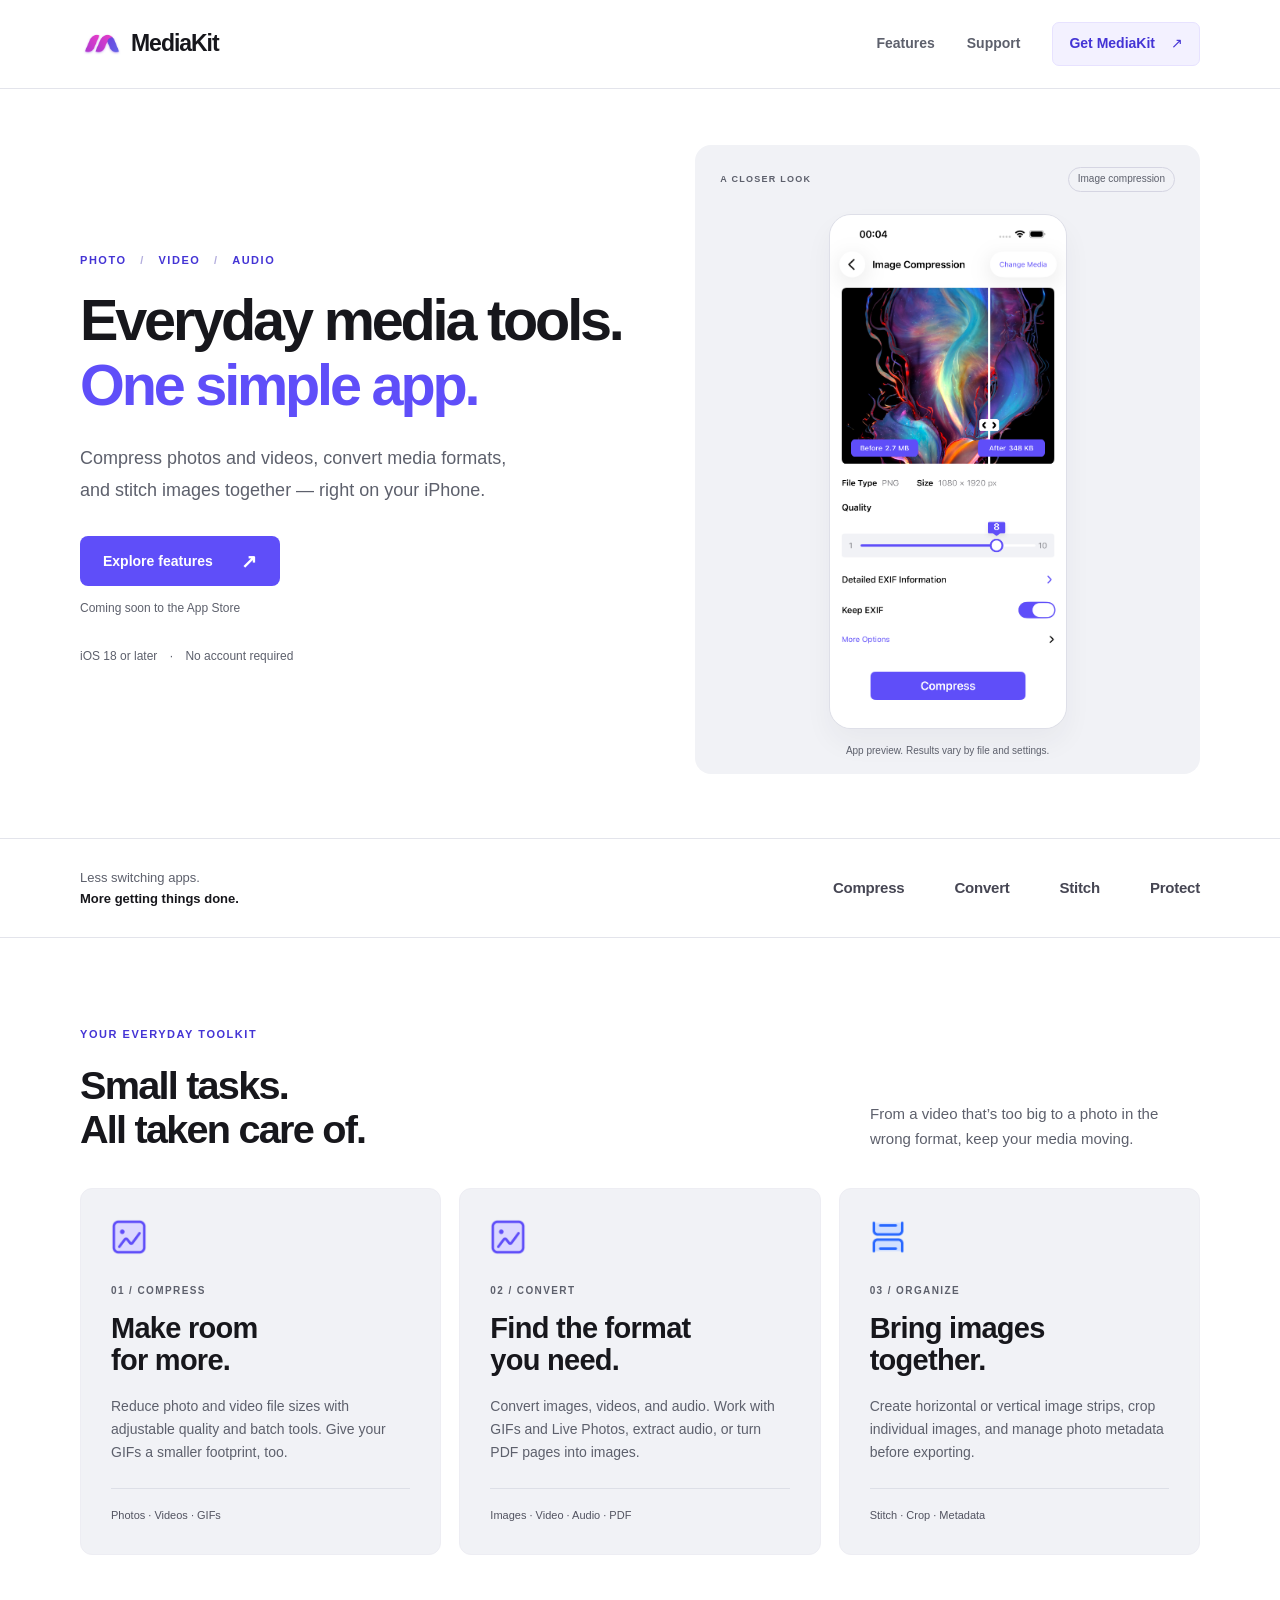
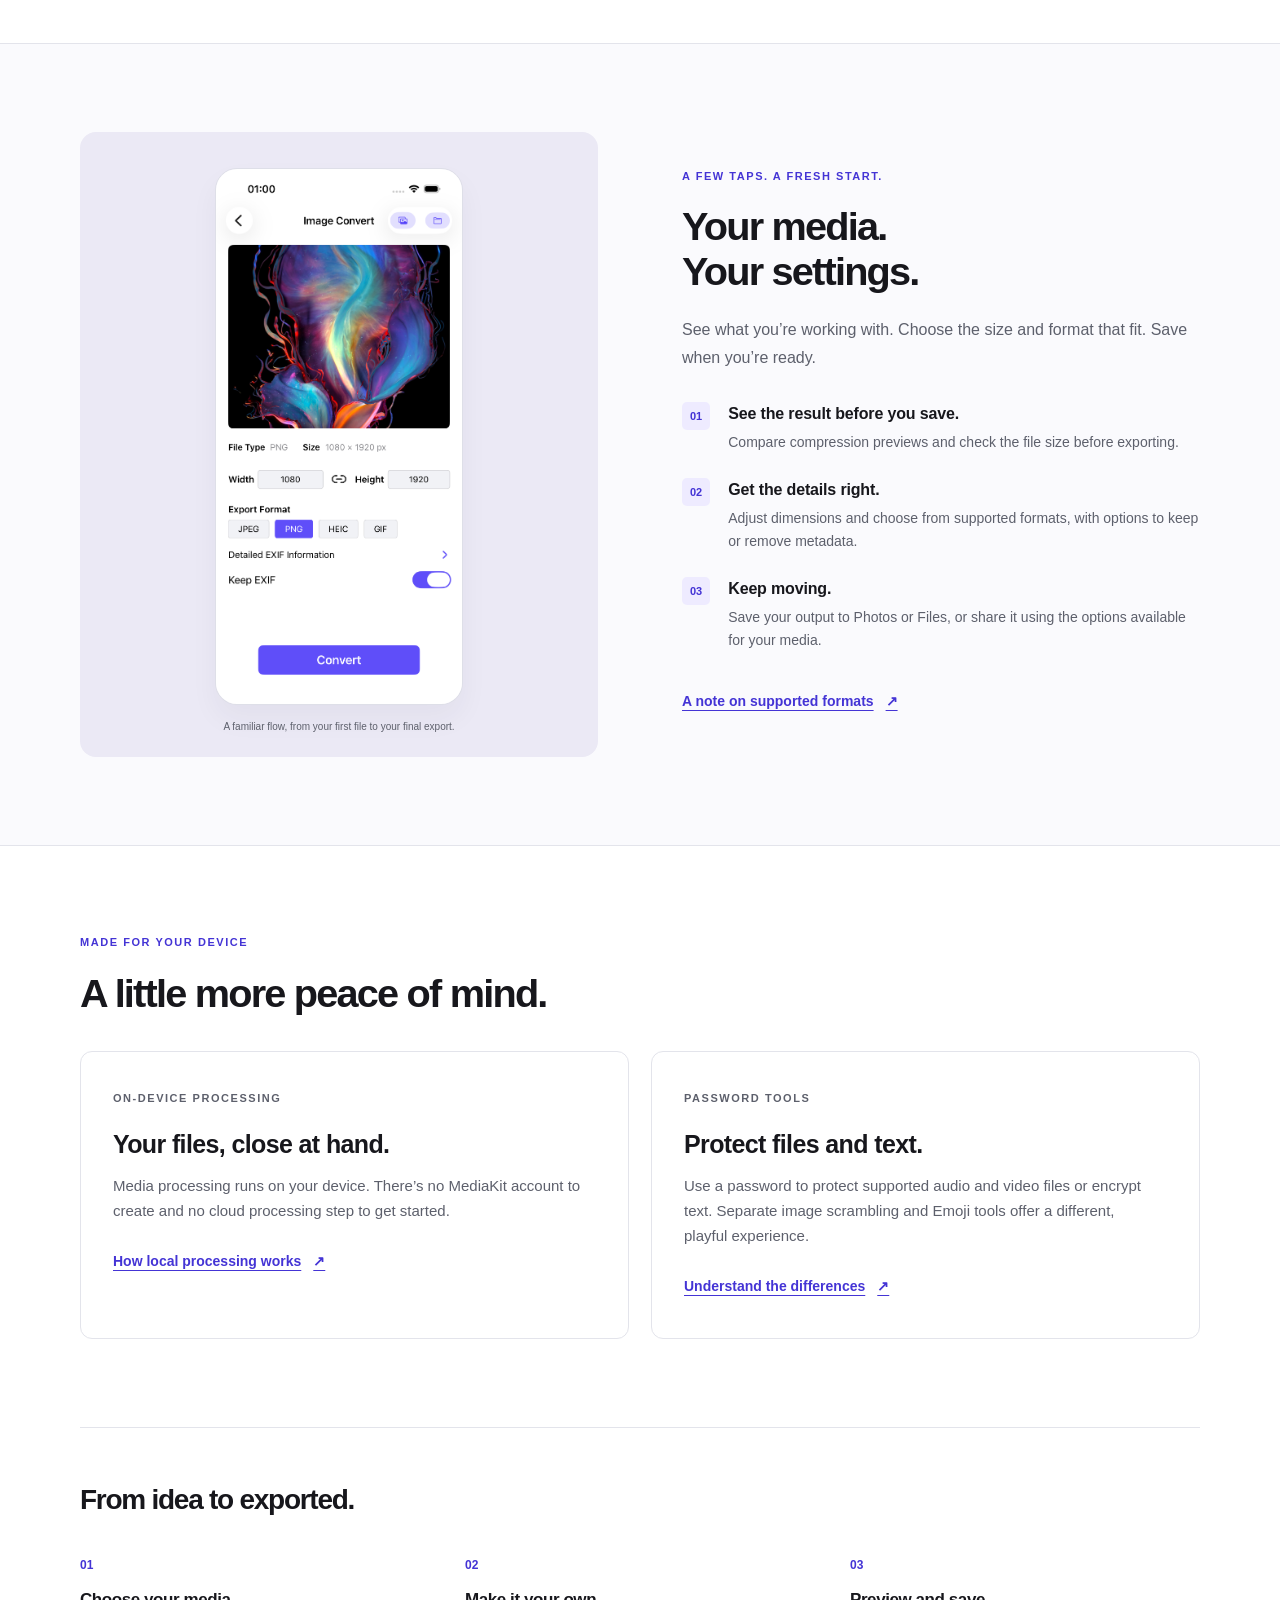
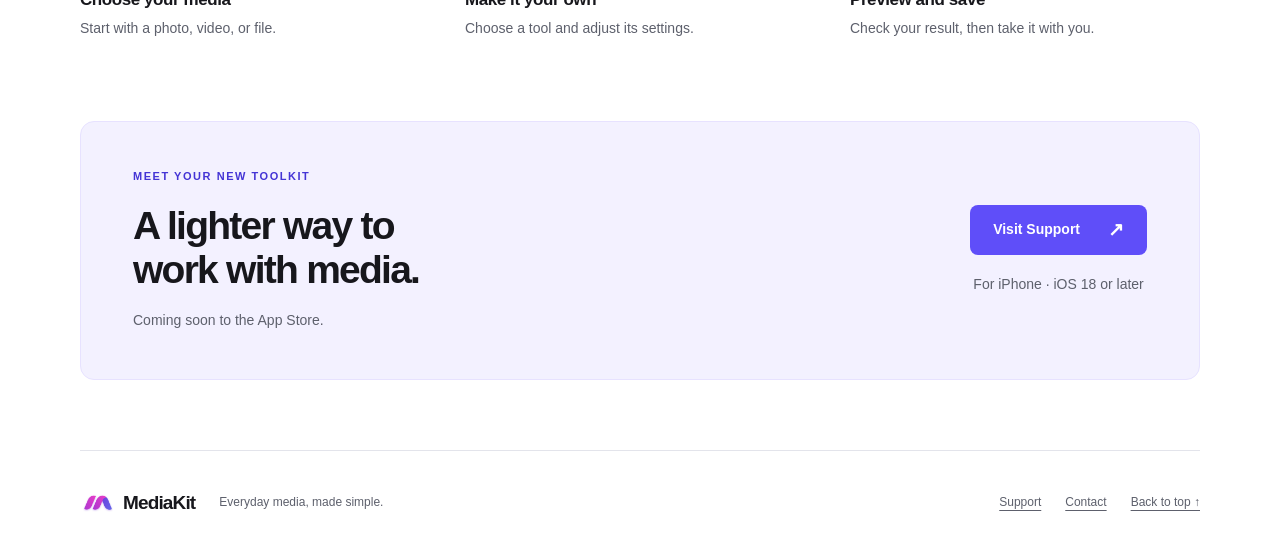
==== index.html @ acf4b63b "feat: add responsive MediaKit homepage and support page" ====
<!DOCTYPE html>
<html lang="en">
 <head>
  <meta charset="utf-8"/>
  <meta content="width=device-width, initial-scale=1" name="viewport"/>
  <meta content="Meet MediaKit: simple, on-device tools to compress photos and videos, convert media formats, and stitch images together on your iPhone." name="description"/>
  <meta content="#5f4ef9" name="theme-color"/>
  <meta content="MediaKit — Everyday media tools. One simple app." property="og:title"/>
  <meta content="A little less file size. A lot more possibility. Discover photo, video, and audio tools for your iPhone." property="og:description"/>
  <meta content="website" property="og:type"/>
  <title>
   MediaKit — Everyday media tools. One simple app.
  </title>
  <link href="assets/images/app-icon.png" rel="icon" type="image/png"/>
  <link href="assets/styles.css" rel="stylesheet"/>
 </head>
 <body>
  <a class="skip-link" href="#main">
   Skip to content
  </a>
  <header class="site-header">
   <div class="container header-inner">
    <a aria-label="MediaKit home" class="brand" href="index.html">
     <img alt="" height="44" src="assets/images/app-icon.png" width="44"/>
     <span>
      MediaKit
     </span>
    </a>
    <nav aria-label="Main navigation">
     <a href="#features">
      Features
     </a>
     <a href="support.html">
      Support
     </a>
     <a class="nav-cta" href="#availability">
      Get MediaKit
      <span aria-hidden="true">
       ↗
      </span>
     </a>
    </nav>
   </div>
  </header>
  <main id="main">
   <section aria-labelledby="hero-title" class="hero container">
    <div class="hero-copy">
     <p class="eyebrow">
      PHOTO
      <span aria-hidden="true">
       /
      </span>
      VIDEO
      <span aria-hidden="true">
       /
      </span>
      AUDIO
     </p>
     <h1 id="hero-title">
      Everyday media tools.
      <br/>
      <span>
       One simple app.
      </span>
     </h1>
     <p class="lead">
      Compress photos and videos, convert media formats, and stitch images together — right on your iPhone.
     </p>
     <div class="hero-actions">
      <a class="button" href="#features">
       Explore features
       <span aria-hidden="true">
        ↗
       </span>
      </a>
      <span class="release-note">
       Coming soon to the App Store
      </span>
     </div>
     <p class="hero-meta">
      iOS 18 or later
      <span aria-hidden="true">
       ·
      </span>
      No account required
     </p>
    </div>
    <figure class="hero-preview">
     <div class="preview-heading">
      <span class="small-label">
       A CLOSER LOOK
      </span>
      <span class="preview-tag">
       Image compression
      </span>
     </div>
     <img alt="MediaKit image compression screen with an image comparison, quality adjustment, and export options." class="app-screen" fetchpriority="high" height="2622" src="assets/images/compression-en.png" width="1206"/>
     <figcaption>
      App preview. Results vary by file and settings.
     </figcaption>
    </figure>
   </section>
   <div class="capability-strip">
    <div class="container capability-inner">
     <p>
      Less switching apps.
      <br/>
      <strong>
       More getting things done.
      </strong>
     </p>
     <ul aria-label="MediaKit capabilities">
      <li>
       Compress
      </li>
      <li>
       Convert
      </li>
      <li>
       Stitch
      </li>
      <li>
       Protect
      </li>
     </ul>
    </div>
   </div>
   <section aria-labelledby="features-title" class="section container" id="features">
    <div class="section-heading">
     <div>
      <p class="eyebrow">
       YOUR EVERYDAY TOOLKIT
      </p>
      <h2 id="features-title">
       Small tasks.
       <br/>
       All taken care of.
      </h2>
     </div>
     <p>
      From a video that’s too big to a photo in the wrong format, keep your media moving.
     </p>
    </div>
    <div class="feature-grid">
     <article class="feature-card">
      <img alt="" class="feature-icon" height="36" loading="lazy" src="assets/images/compress.png" width="36"/>
      <p class="card-kicker">
       01 / COMPRESS
      </p>
      <h3>
       Make room
       <br/>
       for more.
      </h3>
      <p>
       Reduce photo and video file sizes with adjustable quality and batch tools. Give your GIFs a smaller footprint, too.
      </p>
      <p class="feature-footnote">
       Photos · Videos · GIFs
      </p>
     </article>
     <article class="feature-card">
      <img alt="" class="feature-icon" height="36" loading="lazy" src="assets/images/convert.png" width="36"/>
      <p class="card-kicker">
       02 / CONVERT
      </p>
      <h3>
       Find the format
       <br/>
       you need.
      </h3>
      <p>
       Convert images, videos, and audio. Work with GIFs and Live Photos, extract audio, or turn PDF pages into images.
      </p>
      <p class="feature-footnote">
       Images · Video · Audio · PDF
      </p>
     </article>
     <article class="feature-card">
      <img alt="" class="feature-icon" height="36" loading="lazy" src="assets/images/stitch.png" width="36"/>
      <p class="card-kicker">
       03 / ORGANIZE
      </p>
      <h3>
       Bring images
       <br/>
       together.
      </h3>
      <p>
       Create horizontal or vertical image strips, crop individual images, and manage photo metadata before exporting.
      </p>
      <p class="feature-footnote">
       Stitch · Crop · Metadata
      </p>
     </article>
    </div>
   </section>
   <section aria-labelledby="showcase-title" class="showcase section">
    <div class="container showcase-grid">
     <figure class="conversion-preview">
      <img alt="Image conversion preview showing width, height, JPEG, PNG, HEIC, and GIF format options." class="app-screen" height="2622" loading="lazy" src="assets/images/conversion-en.png" width="1206"/>
      <figcaption>
       A familiar flow, from your first file to your final export.
      </figcaption>
     </figure>
     <div class="showcase-copy">
      <p class="eyebrow">
       A FEW TAPS. A FRESH START.
      </p>
      <h2 id="showcase-title">
       Your media.
       <br/>
       Your settings.
      </h2>
      <p class="lead">
       See what you’re working with. Choose the size and format that fit. Save when you’re ready.
      </p>
      <ul class="benefit-list">
       <li>
        <span class="benefit-number">
         01
        </span>
        <div>
         <h3>
          See the result before you save.
         </h3>
         <p>
          Compare compression previews and check the file size before exporting.
         </p>
        </div>
       </li>
       <li>
        <span class="benefit-number">
         02
        </span>
        <div>
         <h3>
          Get the details right.
         </h3>
         <p>
          Adjust dimensions and choose from supported formats, with options to keep or remove metadata.
         </p>
        </div>
       </li>
       <li>
        <span class="benefit-number">
         03
        </span>
        <div>
         <h3>
          Keep moving.
         </h3>
         <p>
          Save your output to Photos or Files, or share it using the options available for your media.
         </p>
        </div>
       </li>
      </ul>
      <a class="text-link" href="support.html#formats">
       A note on supported formats
       <span aria-hidden="true">
        ↗
       </span>
      </a>
     </div>
    </div>
   </section>
   <section aria-labelledby="local-title" class="section container">
    <div class="section-heading">
     <div>
      <p class="eyebrow">
       MADE FOR YOUR DEVICE
      </p>
      <h2 id="local-title">
       A little more peace of mind.
      </h2>
     </div>
    </div>
    <div class="trust-grid">
     <article class="trust-card">
      <span class="small-label">
       ON-DEVICE PROCESSING
      </span>
      <h3>
       Your files, close at hand.
      </h3>
      <p>
       Media processing runs on your device. There’s no MediaKit account to create and no cloud processing step to get started.
      </p>
      <a class="text-link" href="support.html#privacy">
       How local processing works
       <span aria-hidden="true">
        ↗
       </span>
      </a>
     </article>
     <article class="trust-card">
      <span class="small-label">
       PASSWORD TOOLS
      </span>
      <h3>
       Protect files and text.
      </h3>
      <p>
       Use a password to protect supported audio and video files or encrypt text. Separate image scrambling and Emoji tools offer a different, playful experience.
      </p>
      <a class="text-link" href="support.html#protection">
       Understand the differences
       <span aria-hidden="true">
        ↗
       </span>
      </a>
     </article>
    </div>
   </section>
   <section aria-labelledby="workflow-title" class="workflow container">
    <h2 id="workflow-title">
     From idea to exported.
    </h2>
    <ol>
     <li>
      <span>
       01
      </span>
      <h3>
       Choose your media
      </h3>
      <p>
       Start with a photo, video, or file.
      </p>
     </li>
     <li>
      <span>
       02
      </span>
      <h3>
       Make it your own
      </h3>
      <p>
       Choose a tool and adjust its settings.
      </p>
     </li>
     <li>
      <span>
       03
      </span>
      <h3>
       Preview and save
      </h3>
      <p>
       Check your result, then take it with you.
      </p>
     </li>
    </ol>
   </section>
   <section aria-labelledby="availability-title" class="availability container" id="availability">
    <div>
     <p class="eyebrow">
      MEET YOUR NEW TOOLKIT
     </p>
     <h2 id="availability-title">
      A lighter way to
      <br/>
      work with media.
     </h2>
     <p>
      Coming soon to the App Store.
     </p>
    </div>
    <div class="availability-action">
     <a class="button" href="support.html">
      Visit Support
      <span aria-hidden="true">
       ↗
      </span>
     </a>
     <p>
      For iPhone · iOS 18 or later
     </p>
    </div>
   </section>
  </main>
  <footer class="site-footer container">
   <a aria-label="MediaKit home" class="brand" href="index.html">
    <img alt="" height="36" src="assets/images/app-icon.png" width="36"/>
    <span>
     MediaKit
    </span>
   </a>
   <p>
    Everyday media, made simple.
   </p>
   <nav aria-label="Footer navigation">
    <a href="support.html">
     Support
    </a>
    <a href="mailto:support@mediaprocess.com">
     Contact
    </a>
    <a href="#main">
     Back to top ↑
    </a>
   </nav>
  </footer>
 </body>
</html>
---- assets/styles.css ----
:root {
  color-scheme: light;
  --ink: #17171c;
  --muted: #5d606c;
  --purple: #5f4ef9;
  --purple-dark: #4434d5;
  --surface: #f1f2f6;
  --lavender: #f3f1ff;
  --line: #e3e4eb;
  --width: 1120px;
}
* { box-sizing: border-box; }
html { scroll-padding-top: 28px; }
body { margin: 0; background: #fff; color: var(--ink); font-family: -apple-system, BlinkMacSystemFont, "Segoe UI", sans-serif; font-size: 16px; line-height: 1.65; -webkit-font-smoothing: antialiased; }
img { display: block; max-width: 100%; height: auto; }
a { color: var(--purple-dark); text-underline-offset: 4px; }
a:hover { text-decoration-thickness: 2px; }
a, summary { -webkit-tap-highlight-color: #5f4ef926; }
:focus-visible { outline: 3px solid var(--purple); outline-offset: 5px; border-radius: 3px; }
h1, h2, h3, p, figure { margin: 0; }
h1, h2, h3 { line-height: 1.12; text-wrap: balance; }
h1 { font-size: clamp(42px, 4.5vw, 64px); font-weight: 750; letter-spacing: -.055em; }
h2 { font-size: clamp(32px, 3.1vw, 44px); letter-spacing: -.045em; font-weight: 700; }
h3 { font-weight: 650; letter-spacing: -.025em; }
p { text-wrap: pretty; }
.container { width: min(var(--width), calc(100% - 80px)); margin-inline: auto; }
.skip-link { position: absolute; left: 20px; top: 12px; padding: 10px 18px; color: #fff; background: var(--purple-dark); z-index: 5; transform: translateY(-160%); }
.skip-link:focus { transform: translateY(0); }
.site-header { border-bottom: 1px solid var(--line); }
.header-inner { min-height: 88px; display: flex; align-items: center; justify-content: space-between; gap: 24px; }
.brand { display: inline-flex; align-items: center; gap: 7px; color: var(--ink); text-decoration: none; flex-shrink: 0; font-size: 23px; font-weight: 750; letter-spacing: -.045em; }
.brand img { flex-shrink: 0; }
.header-inner nav { display: flex; align-items: center; gap: 32px; font-size: 14px; font-weight: 550; }
.header-inner nav a { display: inline-flex; align-items: center; min-height: 44px; color: var(--muted); text-decoration: none; }
.header-inner nav a:hover, .header-inner nav a[aria-current="page"] { color: var(--purple-dark); }
.header-inner nav .nav-cta { padding: 8px 16px; background: var(--lavender); border: 1px solid #e7e2ff; color: var(--purple-dark); border-radius: 7px; gap: 16px; }
.eyebrow, .small-label, .card-kicker { font-size: 11px; font-weight: 700; letter-spacing: .14em; line-height: 1.5; }
.eyebrow { color: var(--purple-dark); margin-bottom: 20px; }
.eyebrow span { padding-inline: 9px; color: #b3addd; }
.small-label { color: var(--muted); }
.hero { display: grid; grid-template-columns: 1.1fr 1fr; align-items: center; gap: 60px; padding-block: 56px 64px; }
.hero h1 span { color: var(--purple); }
.lead { color: var(--muted); font-size: 18px; line-height: 1.75; }
.hero .lead { max-width: 440px; margin-top: 26px; }
.hero-actions { display: flex; align-items: flex-start; flex-direction: column; gap: 13px; margin-top: 30px; }
.button { display: inline-flex; align-items: center; justify-content: center; gap: 28px; min-height: 50px; background: var(--purple); color: white; border-radius: 8px; padding: 13px 23px; font-size: 14px; font-weight: 600; text-decoration: none; }
.button:hover { background: var(--purple-dark); }
.button span { font-size: 19px; line-height: 1; }
.release-note { font-size: 12px; color: var(--muted); }
.hero-meta { font-size: 12px; color: var(--muted); margin-top: 28px; }
.hero-meta span { margin-inline: 9px; }
.hero-preview { background: var(--surface); border-radius: 16px; padding: 22px 25px 15px; display: flex; flex-direction: column; align-items: center; }
.preview-heading { display: flex; justify-content: space-between; align-items: center; gap: 12px; width: 100%; margin-bottom: 22px; }
.preview-heading .small-label { font-size: 9px; }
.preview-tag { font-size: 10px; border: 1px solid #d5d5e2; border-radius: 20px; padding: 3px 9px; color: var(--muted); }
.app-screen { width: 238px; border: 1px solid #dedfe8; border-radius: 22px; background: white; box-shadow: 0 14px 28px #25213b0c; }
figcaption { font-size: 10px; line-height: 1.6; color: var(--muted); margin-top: 14px; text-align: center; }
.capability-strip { border-block: 1px solid var(--line); }
.capability-inner { display: flex; align-items: center; justify-content: space-between; gap: 35px; padding-block: 28px; }
.capability-inner p { font-size: 13px; color: var(--muted); }
.capability-inner strong { color: var(--ink); font-weight: 550; }
.capability-inner ul { display: flex; justify-content: space-between; gap: 50px; list-style: none; padding: 0; margin: 0; color: #464653; font-size: 15px; font-weight: 600; letter-spacing: -.015em; }
.section { padding-block: 88px; }
.section-heading { display: flex; justify-content: space-between; align-items: flex-end; gap: 40px; margin-bottom: 36px; }
.section-heading > p { max-width: 330px; color: var(--muted); font-size: 15px; }
.feature-grid { display: grid; grid-template-columns: repeat(3, minmax(0, 1fr)); gap: 18px; }
.feature-card { background: var(--surface); border: 1px solid #ededf3; border-radius: 12px; padding: 30px; display: flex; flex-direction: column; align-items: flex-start; }
.feature-icon { object-fit: contain; width: 36px; height: 36px; margin-bottom: 28px; }
.card-kicker { font-size: 10px; color: var(--muted); margin-bottom: 14px; }
.feature-card h3 { font-size: 29px; margin-bottom: 18px; }
.feature-card > p:not(.card-kicker):not(.feature-footnote) { font-size: 14px; color: var(--muted); margin-bottom: 24px; }
.feature-card .feature-footnote { font-size: 11px; color: #525360; border-top: 1px solid #dddfe7; padding-top: 17px; margin-top: auto; width: 100%; }
.showcase { background: #fafafd; border-block: 1px solid var(--line); }
.showcase-grid { display: grid; grid-template-columns: 1fr 1fr; gap: 84px; align-items: center; }
.conversion-preview { background: #ebe9f5; padding: 36px 24px 22px; border-radius: 16px; display: flex; flex-direction: column; align-items: center; }
.conversion-preview .app-screen { width: 248px; }
.showcase-copy > .lead { margin-top: 23px; font-size: 16px; }
.benefit-list { list-style: none; padding: 0; margin: 30px 0; display: grid; gap: 24px; }
.benefit-list li { display: flex; gap: 18px; align-items: flex-start; }
.benefit-number { color: var(--purple-dark); font-size: 11px; font-weight: 600; background: #eeebff; padding: 5px 8px; border-radius: 5px; flex-shrink: 0; }
.benefit-list h3 { font-size: 16px; line-height: 1.5; letter-spacing: -.01em; margin-bottom: 5px; }
.benefit-list p { font-size: 14px; color: var(--muted); }
.text-link { display: inline-flex; align-items: center; gap: 12px; font-size: 14px; font-weight: 600; padding-block: 8px; }
.trust-grid { display: grid; grid-template-columns: 1fr 1fr; gap: 22px; }
.trust-card { padding: 32px; border: 1px solid var(--line); border-radius: 12px; }
.trust-card h3 { font-size: 25px; margin: 20px 0 16px; }
.trust-card > p { color: var(--muted); font-size: 15px; margin-bottom: 18px; }
.workflow { border-top: 1px solid var(--line); padding-block: 56px 80px; }
.workflow h2 { font-size: 28px; margin-bottom: 36px; }
.workflow ol { list-style: none; padding: 0; margin: 0; display: grid; grid-template-columns: repeat(3, 1fr); gap: 35px; }
.workflow li > span { font-size: 12px; font-weight: 600; color: var(--purple-dark); }
.workflow h3 { font-size: 17px; margin: 13px 0 8px; }
.workflow p { font-size: 14px; color: var(--muted); }
.availability { background: var(--lavender); border: 1px solid #e7e2ff; border-radius: 14px; padding: 46px 52px; display: flex; align-items: center; justify-content: space-between; gap: 35px; margin-bottom: 70px; }
.availability h2 { font-size: 39px; }
.availability > div > p:last-child { font-size: 14px; margin-top: 18px; color: var(--muted); }
.availability-action { text-align: center; flex-shrink: 0; }
.availability .availability-action > p { font-size: 11px; }
.site-footer { display: flex; align-items: center; justify-content: space-between; gap: 24px; border-top: 1px solid var(--line); padding-block: 30px; }
.site-footer .brand { font-size: 19px; }
.site-footer p { color: var(--muted); font-size: 12px; margin-right: auto; }
.site-footer nav { display: flex; gap: 24px; font-size: 12px; }
.site-footer nav a { display: inline-flex; align-items: center; min-height: 44px; color: var(--muted); }
.support-hero { padding-block: 70px 58px; border-bottom: 1px solid var(--line); }
.support-hero .lead { margin-top: 24px; }
.support-hero .text-link { margin-top: 16px; }
.support-layout { display: grid; grid-template-columns: 240px minmax(0, 1fr); gap: 75px; padding-block: 55px 80px; }
.support-sidebar nav { display: flex; flex-direction: column; }
.support-sidebar nav > p { margin-bottom: 18px; }
.support-sidebar nav a { display: flex; justify-content: space-between; align-items: center; padding: 12px 0; font-size: 14px; color: var(--muted); text-decoration: none; border-bottom: 1px solid var(--line); gap: 12px; }
.support-sidebar nav a:hover { color: var(--purple-dark); }
.sidebar-note { margin-top: 36px; padding: 22px; background: var(--surface); border-radius: 10px; }
.sidebar-note > p:not(.small-label) { font-size: 13px; color: var(--muted); margin-top: 10px; }
.sidebar-note .text-link { font-size: 12px; margin-top: 8px; }
.faq-section { margin-bottom: 48px; }
.faq-section .eyebrow { font-size: 10px; margin-bottom: 12px; }
.faq-section h2 { font-size: 28px; margin-bottom: 22px; }
details { border-bottom: 1px solid var(--line); }
summary { cursor: pointer; padding: 20px 28px 20px 0; font-size: 16px; font-weight: 550; line-height: 1.6; list-style-position: outside; margin-left: 19px; }
summary::marker { color: var(--purple); font-size: 12px; }
summary:hover { color: var(--purple-dark); }
details[open] > summary { color: var(--purple-dark); }
.answer { padding: 0 24px 22px 19px; color: var(--muted); font-size: 15px; }
.answer p + p { margin-top: 12px; }
details:target { background: var(--lavender); border-radius: 8px; }
.contact-card { padding: 36px; background: var(--lavender); border: 1px solid #e7e2ff; border-radius: 12px; }
.contact-card h2 { font-size: 32px; margin-bottom: 20px; }
.contact-card > p:not(.eyebrow) { color: var(--muted); font-size: 15px; }
.contact-card ul { padding-left: 20px; margin-block: 18px 25px; color: var(--muted); font-size: 14px; }
.contact-card li { padding-block: 3px; }
.email-address { display: block; overflow-wrap: anywhere; font-size: 14px; margin-top: 14px; }
.contact-card > .contact-note { font-size: 12px !important; margin-top: 22px; }
@media (max-width: 960px) {
  .container { width: calc(100% - 48px); }
  .hero { gap: 32px; }
  .hero h1 { font-size: 46px; }
  .hero-preview { padding-inline: 18px; }
  .preview-heading { flex-direction: column; gap: 8px; }
  .capability-inner ul { gap: 28px; }
  .feature-card { padding: 23px; }
  .feature-card h3 { font-size: 25px; }
  .showcase-grid { gap: 42px; }
  .support-layout { grid-template-columns: 190px minmax(0, 1fr); gap: 40px; }
  .site-footer { flex-wrap: wrap; }
  .site-footer p { margin-right: 0; }
}
@media (max-width: 700px) {
  .container { width: calc(100% - 40px); }
  .header-inner { min-height: 78px; gap: 12px; flex-wrap: wrap; padding-block: 13px; }
  .brand { font-size: 22px; }
  .header-inner nav { gap: 19px; font-size: 13px; }
  .header-inner nav .nav-cta { display: none; }
  .hero { grid-template-columns: 1fr; padding-block: 42px; gap: 32px; }
  .hero h1 { font-size: clamp(38px, 9.6vw, 58px); }
  .hero .lead { font-size: 17px; margin-top: 22px; max-width: 480px; }
  .hero-actions { margin-top: 24px; }
  .hero-meta { margin-top: 20px; }
  .hero-preview { padding: 20px 24px 16px; }
  .preview-heading { flex-direction: row; margin-bottom: 20px; }
  .app-screen { width: 230px; }
  .capability-inner { flex-direction: column; align-items: flex-start; gap: 19px; padding-block: 24px; }
  .capability-inner p br { display: none; }
  .capability-inner p strong::before { content: " "; }
  .capability-inner ul { width: 100%; gap: 12px; font-size: 13px; }
  .section { padding-block: 56px; }
  .section-heading { align-items: flex-start; flex-direction: column; gap: 18px; margin-bottom: 27px; }
  .section-heading > p { max-width: 100%; }
  .feature-grid { grid-template-columns: 1fr; gap: 14px; }
  .feature-card { padding: 28px; }
  .feature-card h3 { font-size: 28px; }
  .feature-card h3 br { display: none; }
  .feature-icon { margin-bottom: 20px; }
  .showcase-grid { grid-template-columns: 1fr; gap: 36px; }
  .showcase-copy { grid-row: 1; }
  .conversion-preview { padding-top: 28px; }
  .trust-grid { grid-template-columns: 1fr; gap: 16px; }
  .trust-card { padding: 28px; }
  .workflow { padding-block: 40px 48px; }
  .workflow ol { grid-template-columns: 1fr; gap: 24px; }
  .workflow li { border-bottom: 1px solid var(--line); padding-bottom: 22px; }
  .workflow li:last-child { border: 0; padding-bottom: 0; }
  .workflow h3 { margin-top: 7px; }
  .availability { padding: 30px 24px; flex-direction: column; align-items: flex-start; gap: 28px; margin-bottom: 40px; }
  .availability h2 { font-size: 32px; }
  .availability-action { text-align: left; }
  .site-footer { gap: 12px 24px; padding-block: 24px; }
  .site-footer p { width: 100%; order: 1; }
  .site-footer nav { gap: 22px; flex-wrap: wrap; }
  .support-hero { padding-block: 44px 36px; }
  .support-hero h1 { font-size: 44px; }
  .support-hero .lead { font-size: 17px; }
  .support-layout { grid-template-columns: 1fr; gap: 36px; padding-block: 30px 48px; }
  .support-sidebar nav { flex-direction: row; flex-wrap: wrap; gap: 8px; }
  .support-sidebar nav > p { width: 100%; margin-bottom: 6px; }
  .support-sidebar nav a { padding: 9px 12px; border: 1px solid var(--line); border-radius: 6px; font-size: 12px; }
  .support-sidebar nav a span { display: none; }
  .sidebar-note { display: none; }
  .faq-section { margin-bottom: 38px; }
  .faq-section h2 { font-size: 27px; }
  summary { padding-right: 5px; font-size: 15px; }
  .answer { padding-right: 5px; font-size: 14px; }
  .contact-card { padding: 28px 22px; }
  .contact-card h2 { font-size: 29px; }
}
@media (prefers-reduced-motion: no-preference) {
  a { transition: background-color .15s, color .15s; }
}
@media print {
  .site-header, .site-footer, .skip-link, .support-sidebar, .hero-actions, .availability, .contact-button { display: none; }
  body { font-size: 11pt; color: #000; }
  .container { width: 100%; }
  .support-layout { display: block; padding-top: 20px; }
  .support-hero { padding: 0 0 20px; }
  .faq-section { break-inside: avoid; }
  details::details-content { content-visibility: visible; display: block; }
  .answer { display: block; }
  .contact-card { background: none; }
  a { color: #000; }
}
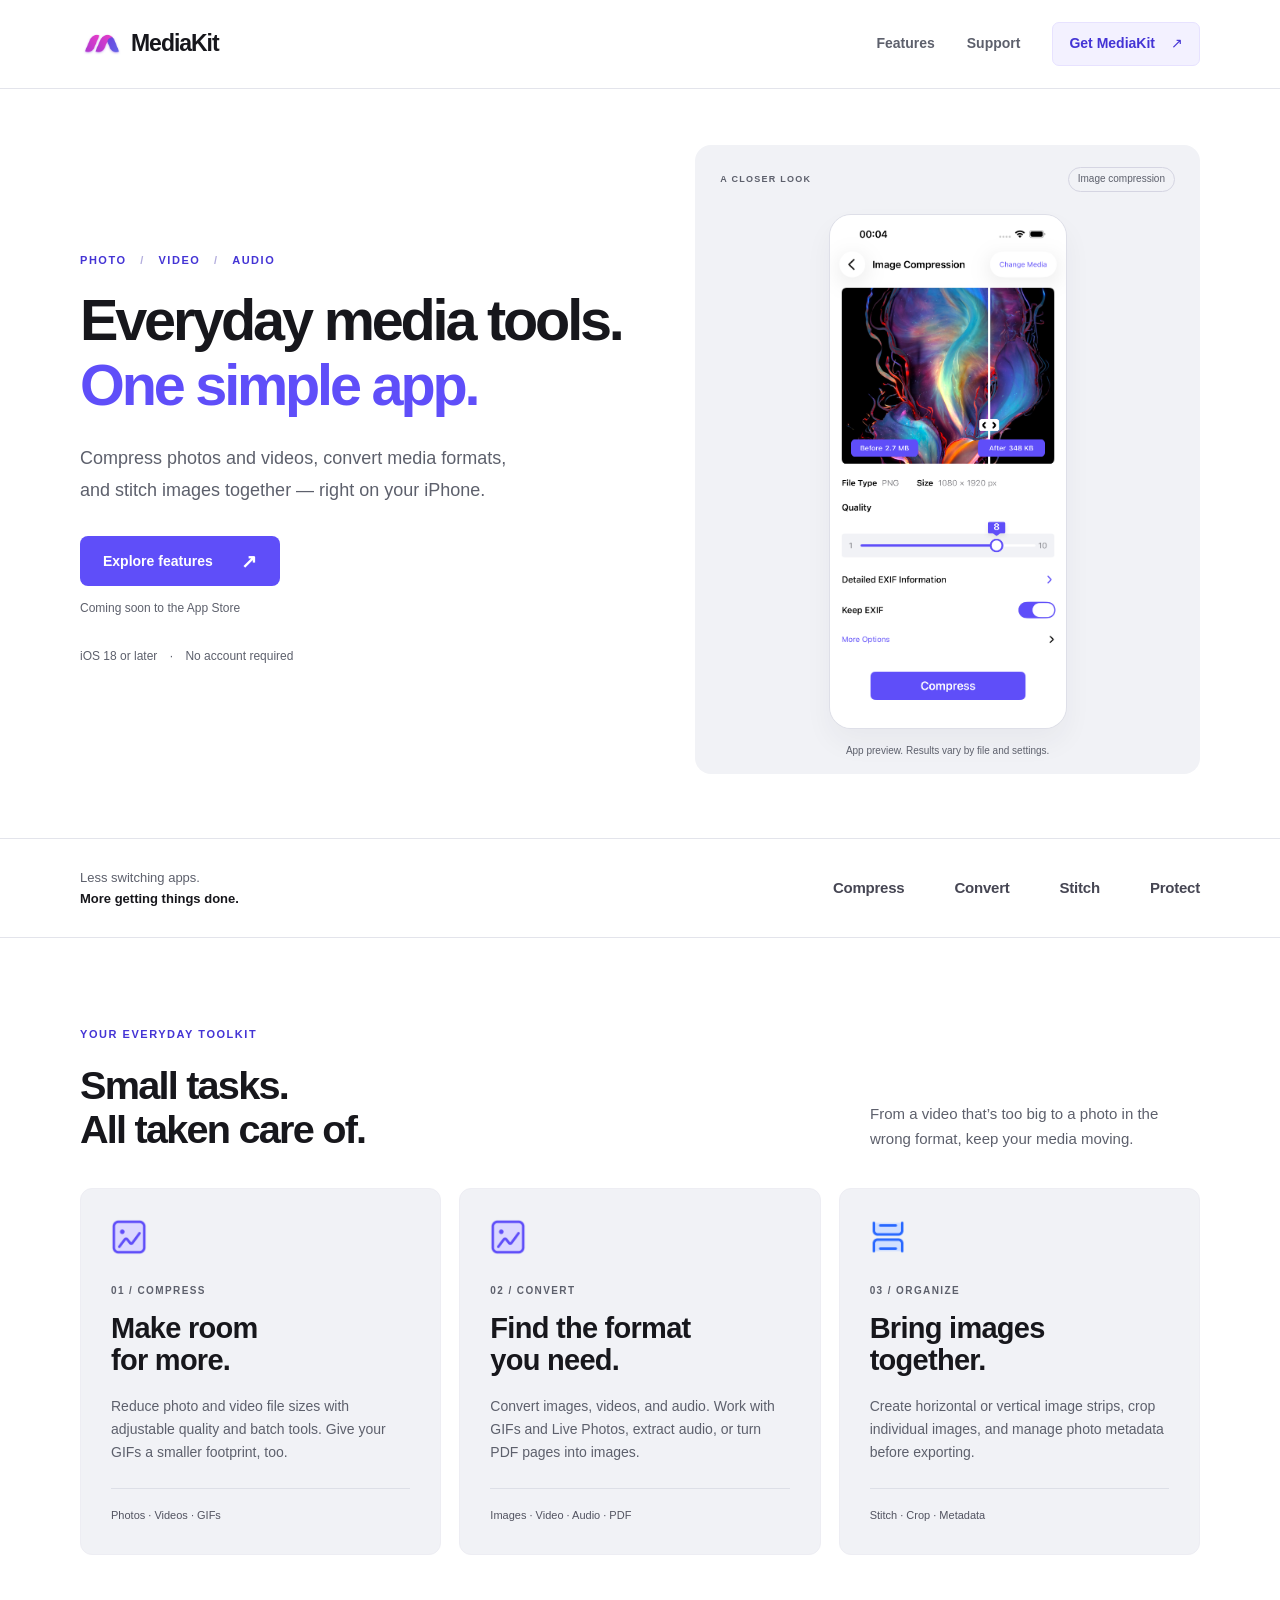
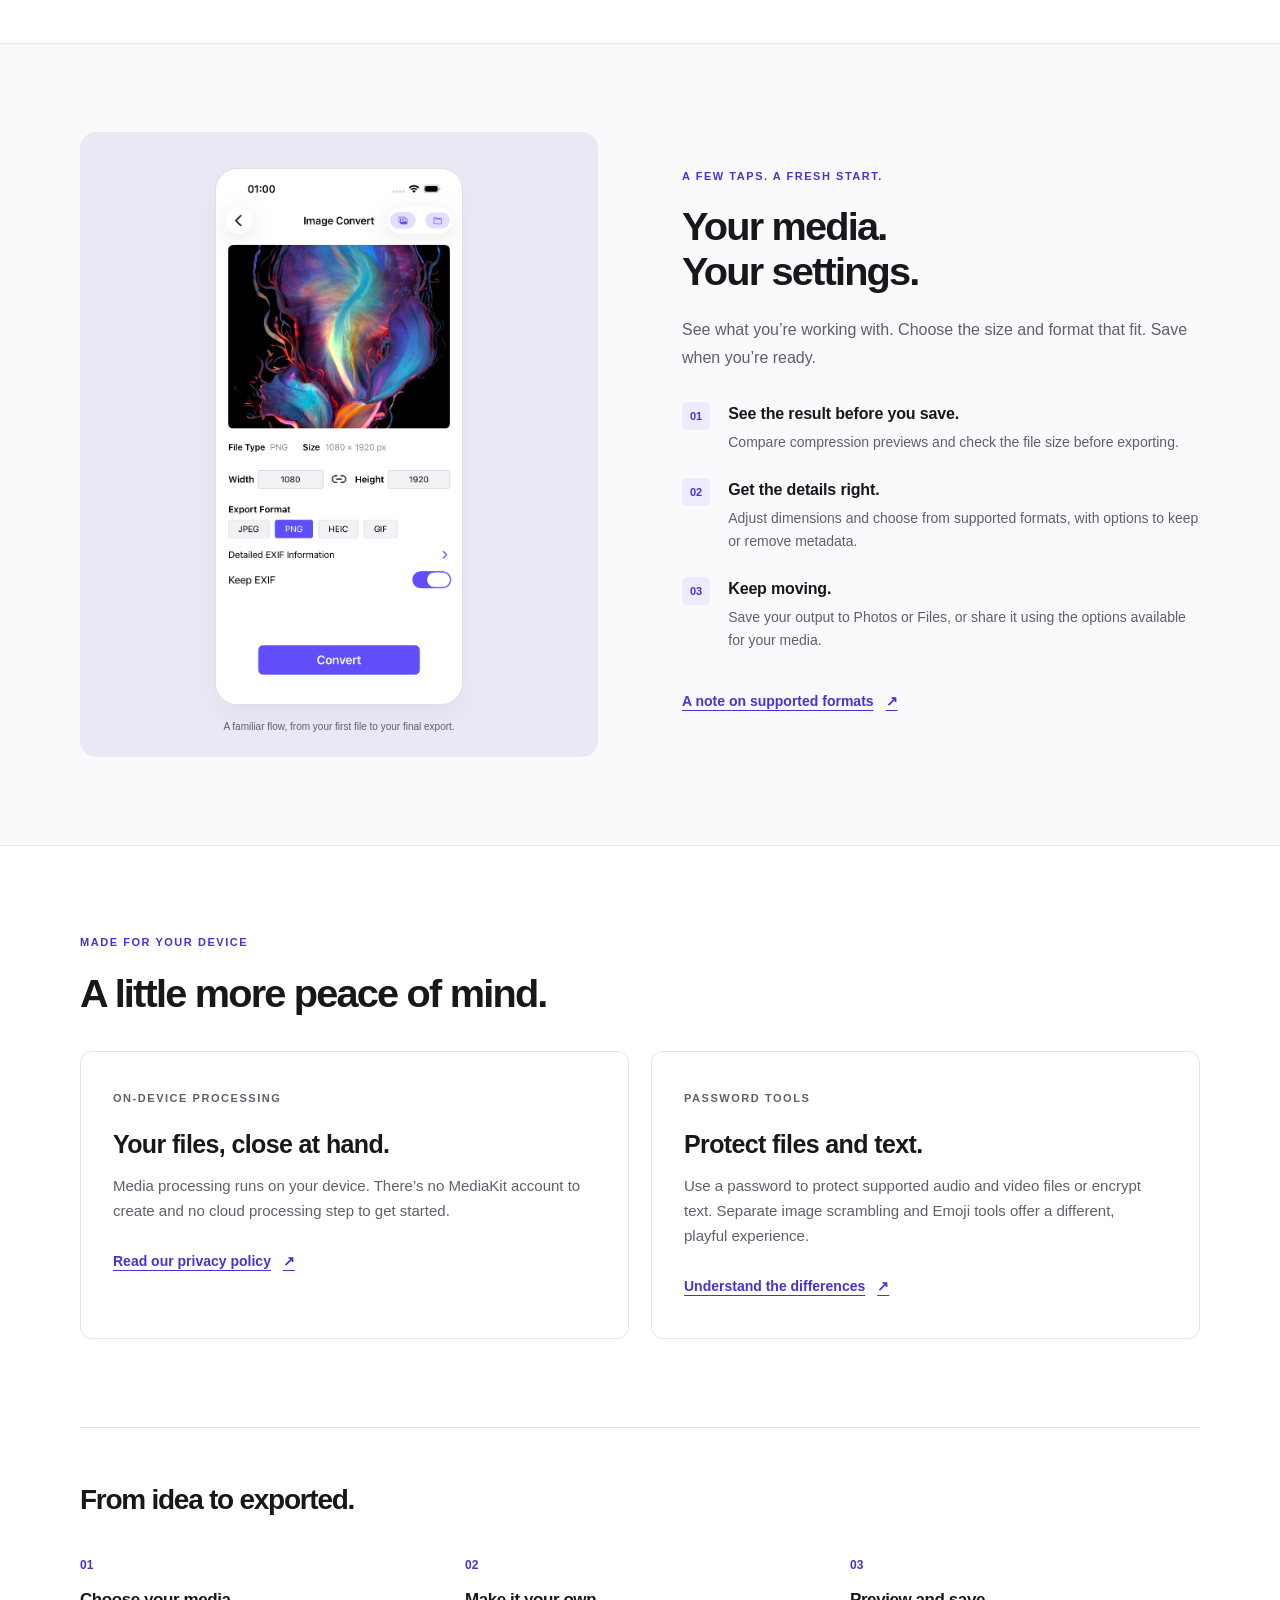
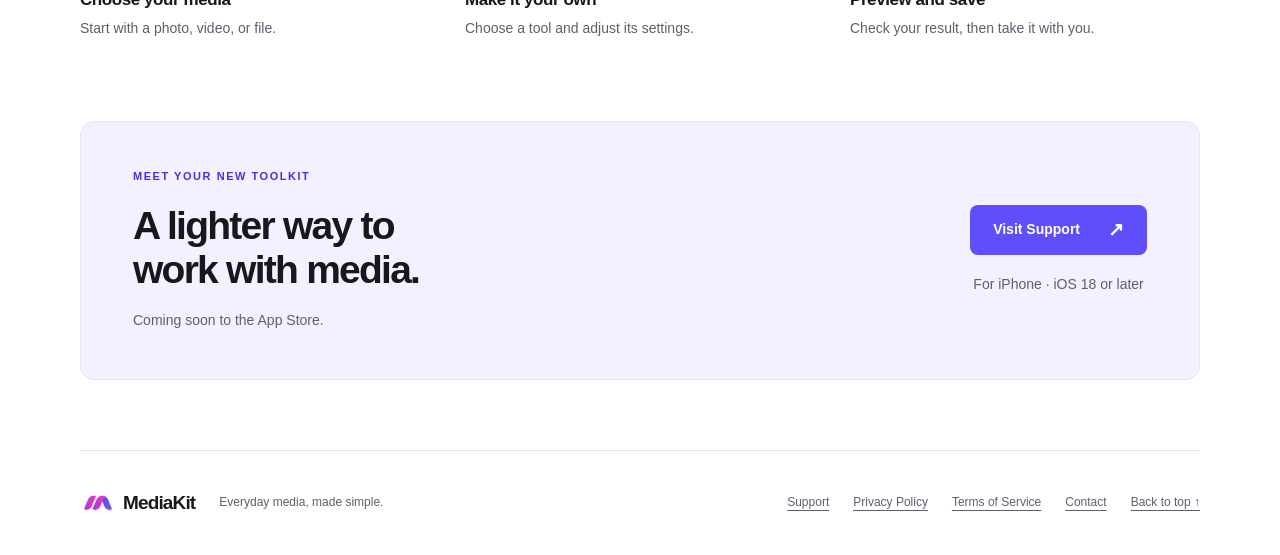
==== commit 1f1aa6a1: "feat: add legal pages and clean up public repository docs" ====
--- a/index.html
+++ b/index.html
@@ -287,8 +287,8 @@
       <p>
        Media processing runs on your device. There’s no MediaKit account to create and no cloud processing step to get started.
       </p>
-      <a class="text-link" href="support.html#privacy">
-       How local processing works
+      <a class="text-link" href="privacy.html#on-device">
+       Read our privacy policy
        <span aria-hidden="true">
         ↗
        </span>
@@ -394,6 +394,12 @@
     <a href="support.html">
      Support
     </a>
+    <a href="privacy.html">
+     Privacy Policy
+    </a>
+    <a href="terms.html">
+     Terms of Service
+    </a>
     <a href="mailto:support@mediaprocess.com">
      Contact
     </a>
--- a/assets/styles.css
+++ b/assets/styles.css
@@ -99,7 +99,7 @@
 .site-footer { display: flex; align-items: center; justify-content: space-between; gap: 24px; border-top: 1px solid var(--line); padding-block: 30px; }
 .site-footer .brand { font-size: 19px; }
 .site-footer p { color: var(--muted); font-size: 12px; margin-right: auto; }
-.site-footer nav { display: flex; gap: 24px; font-size: 12px; }
+.site-footer nav { display: flex; flex-wrap: wrap; gap: 8px 24px; font-size: 12px; }
 .site-footer nav a { display: inline-flex; align-items: center; min-height: 44px; color: var(--muted); }
 .support-hero { padding-block: 70px 58px; border-bottom: 1px solid var(--line); }
 .support-hero .lead { margin-top: 24px; }
@@ -130,6 +130,31 @@
 .contact-card li { padding-block: 3px; }
 .email-address { display: block; overflow-wrap: anywhere; font-size: 14px; margin-top: 14px; }
 .contact-card > .contact-note { font-size: 12px !important; margin-top: 22px; }
+.legal-hero { padding-block: 64px 40px; border-bottom: 1px solid var(--line); }
+.legal-hero h1 { font-size: clamp(38px, 4.5vw, 60px); }
+.legal-hero .lead { max-width: 700px; margin-top: 22px; }
+.legal-meta { color: var(--muted); font-size: 13px; margin-top: 22px; }
+.legal-layout { display: grid; grid-template-columns: 240px minmax(0, 740px); gap: 64px; padding-block: 48px 72px; align-items: start; }
+.legal-toc { padding: 22px; border: 1px solid var(--line); border-radius: 10px; background: #fafafd; }
+.legal-toc ol { margin: 14px 0 0; padding-left: 22px; }
+.legal-toc a { display: block; padding-block: 7px; font-size: 13px; line-height: 1.5; }
+.legal-toc li::marker { color: var(--muted); font-size: 12px; }
+.legal-content { min-width: 0; }
+.legal-summary { padding: 26px; background: var(--lavender); border: 1px solid #e7e2ff; border-radius: 10px; margin-bottom: 38px; }
+.legal-summary h2 { font-size: 23px; margin-bottom: 16px; }
+.legal-content section { margin-bottom: 34px; }
+.legal-content section + section { border-top: 1px solid var(--line); padding-top: 32px; }
+.legal-content h2 { font-size: 25px; line-height: 1.3; letter-spacing: -.025em; margin-bottom: 18px; }
+.legal-content h3 { font-size: 18px; line-height: 1.5; margin-block: 22px 10px; }
+.legal-content p, .legal-content li { color: #41444e; line-height: 1.8; }
+.legal-content p + p { margin-top: 14px; }
+.legal-content ul { padding-left: 22px; margin-block: 14px; }
+.legal-content li + li { margin-top: 9px; }
+.legal-content a { overflow-wrap: anywhere; }
+.legal-content strong { color: var(--ink); font-weight: 650; }
+.legal-related { display: flex; flex-wrap: wrap; gap: 12px 28px; padding-top: 20px; border-top: 1px solid var(--line); }
+.legal-related a { padding-block: 10px; font-size: 14px; font-weight: 600; }
+.legal-note { font-size: 13px; margin-top: 16px; color: var(--muted); }
 @media (max-width: 960px) {
   .container { width: calc(100% - 48px); }
   .hero { gap: 32px; }
@@ -141,6 +166,7 @@
   .feature-card h3 { font-size: 25px; }
   .showcase-grid { gap: 42px; }
   .support-layout { grid-template-columns: 190px minmax(0, 1fr); gap: 40px; }
+  .legal-layout { grid-template-columns: 190px minmax(0, 1fr); gap: 32px; }
   .site-footer { flex-wrap: wrap; }
   .site-footer p { margin-right: 0; }
 }
@@ -201,7 +227,16 @@
   .answer { padding-right: 5px; font-size: 14px; }
   .contact-card { padding: 28px 22px; }
   .contact-card h2 { font-size: 29px; }
-}
+  .legal-hero { padding-block: 40px 30px; }
+  .legal-hero .lead { font-size: 17px; }
+  .legal-layout { grid-template-columns: 1fr; gap: 32px; padding-block: 30px 44px; }
+  .legal-toc ol { columns: 2; column-gap: 28px; }
+  .legal-toc li { break-inside: avoid; }
+  .legal-summary { padding: 22px; }
+  .legal-content h2 { font-size: 23px; }
+  .legal-content p, .legal-content li { font-size: 15px; }
+}
+@media (max-width: 380px) { .legal-toc ol { columns: 1; } }
 @media (prefers-reduced-motion: no-preference) {
   a { transition: background-color .15s, color .15s; }
 }
@@ -215,5 +250,13 @@
   details::details-content { content-visibility: visible; display: block; }
   .answer { display: block; }
   .contact-card { background: none; }
+  .legal-toc, .legal-related { display: none; }
+  .legal-hero { padding-block: 0 20px; }
+  .legal-hero h1 { font-size: 28pt; }
+  .legal-layout { display: block; padding-block: 20px 0; }
+  .legal-content h2 { break-after: avoid; font-size: 16pt; }
+  .legal-content h3 { break-after: avoid; }
+  .legal-content p, .legal-content li { font-size: 11pt; orphans: 3; widows: 3; }
+  .legal-summary { background: none; padding: 16px; }
   a { color: #000; }
 }
